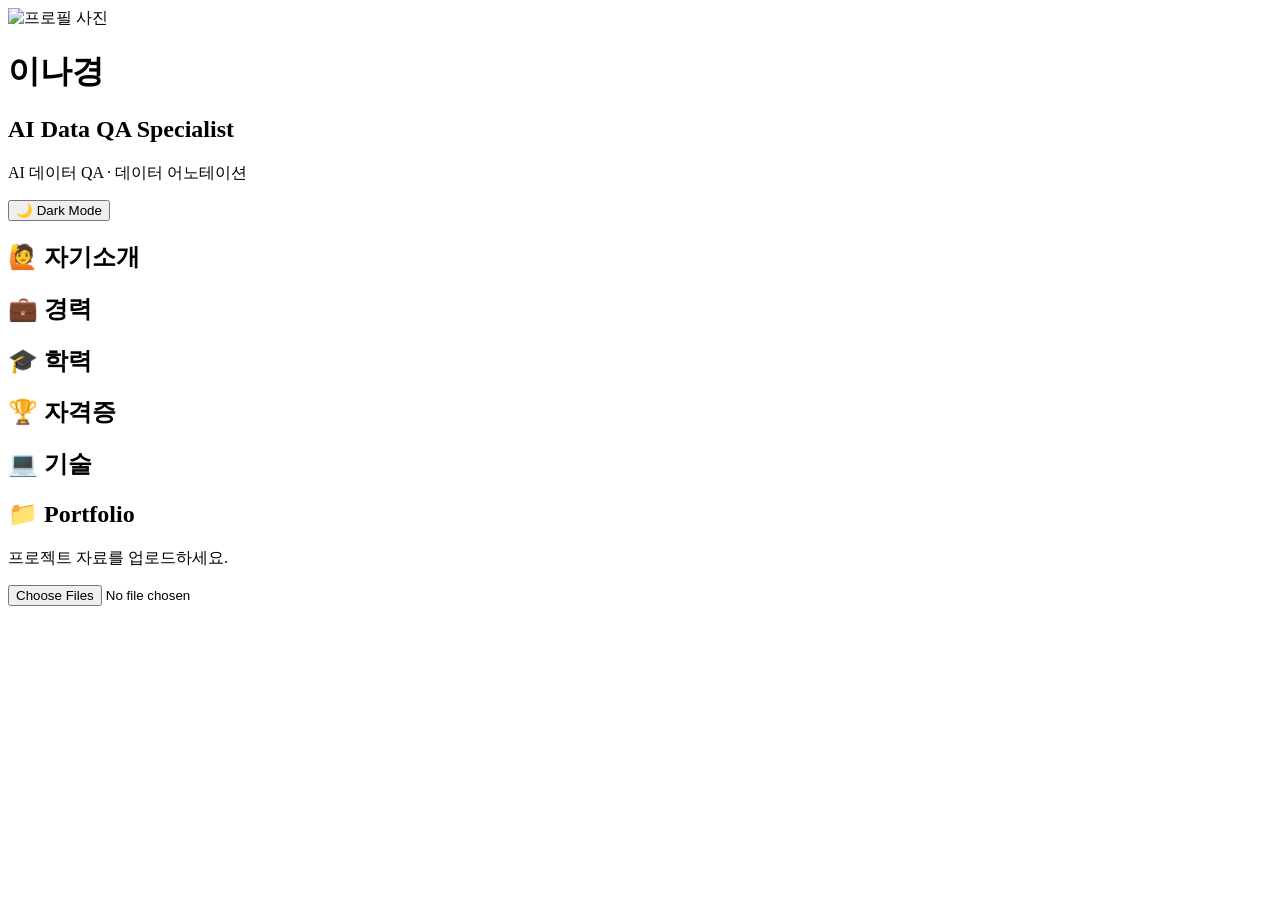
==== index.html @ 67bb8c28 "Create index.html" ====
<!DOCTYPE html>
<html lang="ko">

<head>

    <meta charset="UTF-8">

    <meta name="viewport"
          content="width=device-width, initial-scale=1.0">

    <title>이나경 Portfolio</title>

    <link rel="stylesheet" href="style.css">

    <script defer src="script.js"></script>

</head>

<body>

<div class="container">

    <!-- 프로필 -->

    <header class="profile-card">

        <img src="images/profile.jpg"
             alt="프로필 사진"
             class="profile-img">

        <div class="profile-text">

            <h1>이나경</h1>

            <h2>AI Data QA Specialist</h2>

            <p>
                AI 데이터 QA · 데이터 어노테이션
            </p>

            <button id="darkModeBtn">
                🌙 Dark Mode
            </button>

        </div>

    </header>


    <!-- 자기소개 -->

    <section class="card">

        <h2>🙋 자기소개</h2>

        <div id="intro"></div>

    </section>



    <!-- 경력 -->

    <section class="card">

        <h2>💼 경력</h2>

        <div id="career"></div>

    </section>




    <!-- 학력 -->

    <section class="card">

        <h2>🎓 학력</h2>

        <div id="education"></div>

    </section>



    <!-- 자격증 -->

    <section class="card">

        <h2>🏆 자격증</h2>

        <div id="license"></div>

    </section>




    <!-- 기술 -->

    <section class="card">

        <h2>💻 기술</h2>

        <div id="skills"
             class="skill-list">

        </div>

    </section>





    <!-- Portfolio -->

    <section class="card">

        <h2>📁 Portfolio</h2>

        <p>
            프로젝트 자료를 업로드하세요.
        </p>

        <input type="file"
               id="portfolioUpload"
               multiple>

        <ul id="portfolioList"></ul>

    </section>





</div>

</body>

</html>
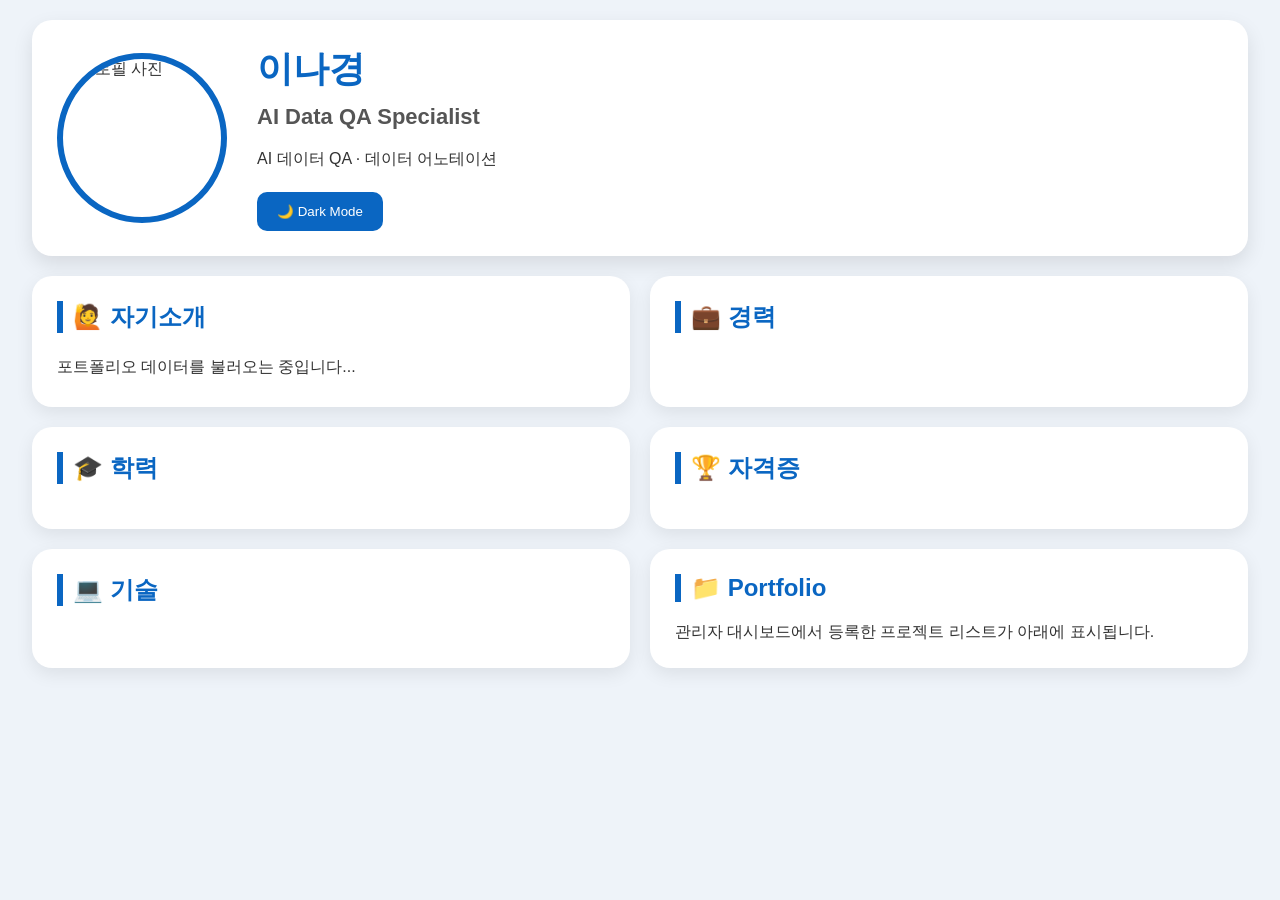
==== commit 7d9f3696: "Refactor index.html for improved structure and content" ====
--- a/index.html
+++ b/index.html
@@ -1,143 +1,71 @@
 <!DOCTYPE html>
 <html lang="ko">
-
 <head>
-
     <meta charset="UTF-8">
-
-    <meta name="viewport"
-          content="width=device-width, initial-scale=1.0">
-
+    <meta name="viewport" content="width=device-width, initial-scale=1.0">
     <title>이나경 Portfolio</title>
-
+    <link rel="stylesheet" as="style" crossorigin href="https://cdn.jsdelivr.net/gh/orioncactus/pretendard@v1.3.9/dist/web/static/pretendard.css" />
     <link rel="stylesheet" href="style.css">
-
-    <script defer src="script.js"></script>
-
 </head>
-
 <body>
 
 <div class="container">
 
-    <!-- 프로필 -->
-
     <header class="profile-card">
-
         <img src="images/profile.jpg"
              alt="프로필 사진"
+             id="main-prof-img"
              class="profile-img">
 
         <div class="profile-text">
-
-            <h1>이나경</h1>
-
-            <h2>AI Data QA Specialist</h2>
-
+            <h1 id="main-prof-name">이나경</h1>
+            <h2 id="main-prof-job">AI Data QA Specialist</h2>
             <p>
                 AI 데이터 QA · 데이터 어노테이션
             </p>
-
             <button id="darkModeBtn">
                 🌙 Dark Mode
             </button>
-
         </div>
-
     </header>
 
-
-    <!-- 자기소개 -->
+    <section class="card">
+        <h2>🙋 자기소개</h2>
+        <div id="intro">
+            포트폴리오 데이터를 불러오는 중입니다...
+        </div>
+    </section>
 
     <section class="card">
-
-        <h2>🙋 자기소개</h2>
-
-        <div id="intro"></div>
-
+        <h2>💼 경력</h2>
+        <div id="career" class="timeline"></div>
     </section>
 
-
-
-    <!-- 경력 -->
+    <section class="card">
+        <h2>🎓 학력</h2>
+        <div id="education"></div>
+    </section>
 
     <section class="card">
-
-        <h2>💼 경력</h2>
-
-        <div id="career"></div>
-
+        <h2>🏆 자격증</h2>
+        <div id="license"></div>
     </section>
 
-
-
-
-    <!-- 학력 -->
+    <section class="card">
+        <h2>💻 기술</h2>
+        <div id="skills" class="skill-list"></div>
+    </section>
 
     <section class="card">
-
-        <h2>🎓 학력</h2>
-
-        <div id="education"></div>
-
+        <h2>📁 Portfolio</h2>
+        <p>
+            관리자 대시보드에서 등록한 프로젝트 리스트가 아래에 표시됩니다.
+        </p>
+        <div id="main-project-grid" class="project-grid"></div>
     </section>
-
-
-
-    <!-- 자격증 -->
-
-    <section class="card">
-
-        <h2>🏆 자격증</h2>
-
-        <div id="license"></div>
-
-    </section>
-
-
-
-
-    <!-- 기술 -->
-
-    <section class="card">
-
-        <h2>💻 기술</h2>
-
-        <div id="skills"
-             class="skill-list">
-
-        </div>
-
-    </section>
-
-
-
-
-
-    <!-- Portfolio -->
-
-    <section class="card">
-
-        <h2>📁 Portfolio</h2>
-
-        <p>
-            프로젝트 자료를 업로드하세요.
-        </p>
-
-        <input type="file"
-               id="portfolioUpload"
-               multiple>
-
-        <ul id="portfolioList"></ul>
-
-    </section>
-
-
-
-
 
 </div>
 
+<script type="module" src="script.js"></script>
 </body>
-
 </html>
--- a/style.css
+++ b/style.css
@@ -0,0 +1,444 @@
+/* ==========================
+   기본 설정
+========================== */
+
+*{
+    margin:0;
+    padding:0;
+    box-sizing:border-box;
+}
+
+body{
+
+    font-family:'Pretendard',sans-serif;
+    background:#eef3f9;
+    color:#333;
+    transition:0.3s;
+}
+
+
+/* ==========================
+   전체 레이아웃
+========================== */
+
+.container{
+
+    width:95%;
+    max-width:1300px;
+
+    margin:20px auto;
+
+    display:grid;
+
+    grid-template-columns:repeat(2,1fr);
+
+    gap:20px;
+
+}
+
+
+/* ==========================
+   프로필 카드
+========================== */
+
+.profile-card{
+
+    grid-column:1 / 3;
+
+    background:white;
+
+    border-radius:20px;
+
+    padding:25px;
+
+    display:flex;
+
+    align-items:center;
+
+    gap:30px;
+
+    box-shadow:0 8px 20px rgba(0,0,0,.1);
+
+}
+
+
+
+.profile-img{
+
+    width:170px;
+
+    height:170px;
+
+    border-radius:50%;
+
+    object-fit:cover;
+
+    border:6px solid #0A66C2;
+
+}
+
+
+
+.profile-text h1{
+
+    font-size:36px;
+
+    color:#0A66C2;
+
+}
+
+
+
+.profile-text h2{
+
+    margin-top:10px;
+
+    font-size:22px;
+
+    color:#555;
+
+}
+
+
+
+.profile-text p{
+
+    margin-top:15px;
+
+    line-height:1.7;
+
+}
+
+
+
+/* ==========================
+   공통 카드
+========================== */
+
+.card{
+
+    background:white;
+
+    border-radius:20px;
+
+    padding:25px;
+
+    box-shadow:0 6px 18px rgba(0,0,0,.08);
+
+    transition:.3s;
+
+}
+
+
+
+.card:hover{
+
+    transform:translateY(-5px);
+
+    box-shadow:0 12px 25px rgba(0,0,0,.15);
+
+}
+
+
+
+.card h2{
+
+    color:#0A66C2;
+
+    margin-bottom:20px;
+
+    border-left:6px solid #0A66C2;
+
+    padding-left:10px;
+
+}
+
+
+
+/* ==========================
+   내용
+========================== */
+
+.card div{
+
+    line-height:1.8;
+
+    font-size:16px;
+
+}
+
+
+
+/* ==========================
+   경력 타임라인
+========================== */
+
+.timeline{
+
+    border-left:4px solid #0A66C2;
+
+    margin-left:10px;
+
+    padding-left:20px;
+
+}
+
+
+
+.timeline-item{
+
+    margin-bottom:20px;
+
+    position:relative;
+
+}
+
+
+
+.timeline-item::before{
+
+    content:"";
+
+    width:14px;
+
+    height:14px;
+
+    background:#0A66C2;
+
+    border-radius:50%;
+
+    position:absolute;
+
+    left:-28px;
+
+    top:5px;
+
+}
+
+
+
+.timeline h3{
+
+    color:#0A66C2;
+
+    margin-bottom:5px;
+
+}
+
+
+
+/* ==========================
+   Skill Badge
+========================== */
+
+.skill-list{
+
+    display:flex;
+
+    flex-wrap:wrap;
+
+    gap:10px;
+
+}
+
+
+
+.skill{
+
+    background:#0A66C2;
+
+    color:white;
+
+    padding:10px 18px;
+
+    border-radius:30px;
+
+    font-size:14px;
+
+}
+
+
+
+/* ==========================
+   Portfolio
+========================== */
+
+input[type=file]{
+
+    margin-top:10px;
+
+    margin-bottom:15px;
+
+}
+
+
+
+#portfolioList{
+
+    list-style:none;
+
+}
+
+
+
+#portfolioList li{
+
+    padding:10px;
+
+    background:#f4f6f9;
+
+    border-radius:10px;
+
+    margin-bottom:8px;
+
+}
+
+
+
+/* ==========================
+   버튼
+========================== */
+
+button{
+
+    margin-top:20px;
+
+    background:#0A66C2;
+
+    color:white;
+
+    border:none;
+
+    border-radius:10px;
+
+    padding:12px 20px;
+
+    cursor:pointer;
+
+    transition:.3s;
+
+}
+
+
+
+button:hover{
+
+    background:#004fa3;
+
+}
+
+
+
+/* ==========================
+   링크
+========================== */
+
+a{
+
+    text-decoration:none;
+
+    color:#0A66C2;
+
+}
+
+
+
+/* ==========================
+   다크모드
+========================== */
+
+.dark{
+
+    background:#181818;
+
+    color:white;
+
+}
+
+
+
+.dark .card{
+
+    background:#242424;
+
+}
+
+
+
+.dark .profile-card{
+
+    background:#242424;
+
+}
+
+
+
+.dark .skill{
+
+    background:#1c7ed6;
+
+}
+
+
+
+/* ==========================
+   애니메이션
+========================== */
+
+.card{
+
+    animation:fadeIn .7s ease;
+
+}
+
+
+
+@keyframes fadeIn{
+
+    from{
+
+        opacity:0;
+
+        transform:translateY(20px);
+
+    }
+
+    to{
+
+        opacity:1;
+
+        transform:translateY(0);
+
+    }
+
+}
+
+
+
+/* ==========================
+   반응형
+========================== */
+
+@media(max-width:900px){
+
+.container{
+
+    grid-template-columns:1fr;
+
+}
+
+.profile-card{
+
+    flex-direction:column;
+
+    text-align:center;
+
+}
+
+.profile-card{
+
+    grid-column:1;
+
+}
+
+}
